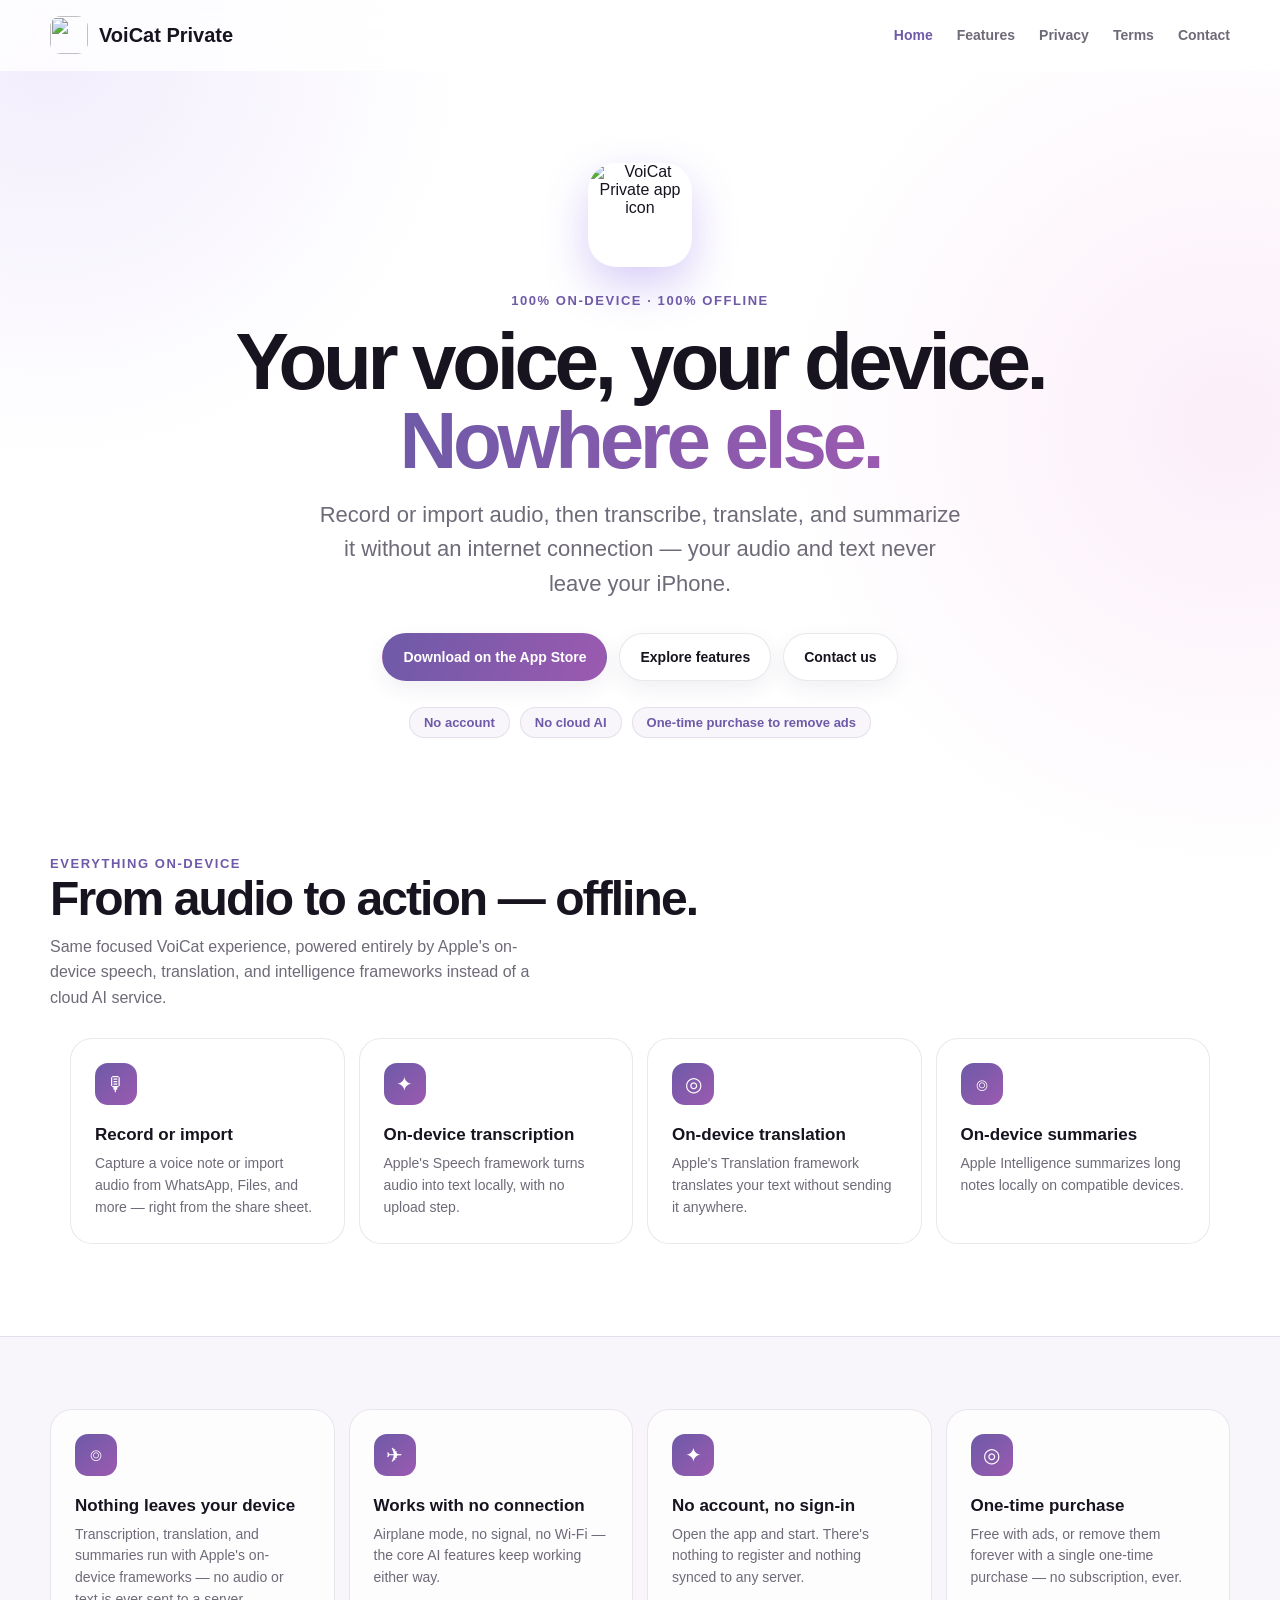
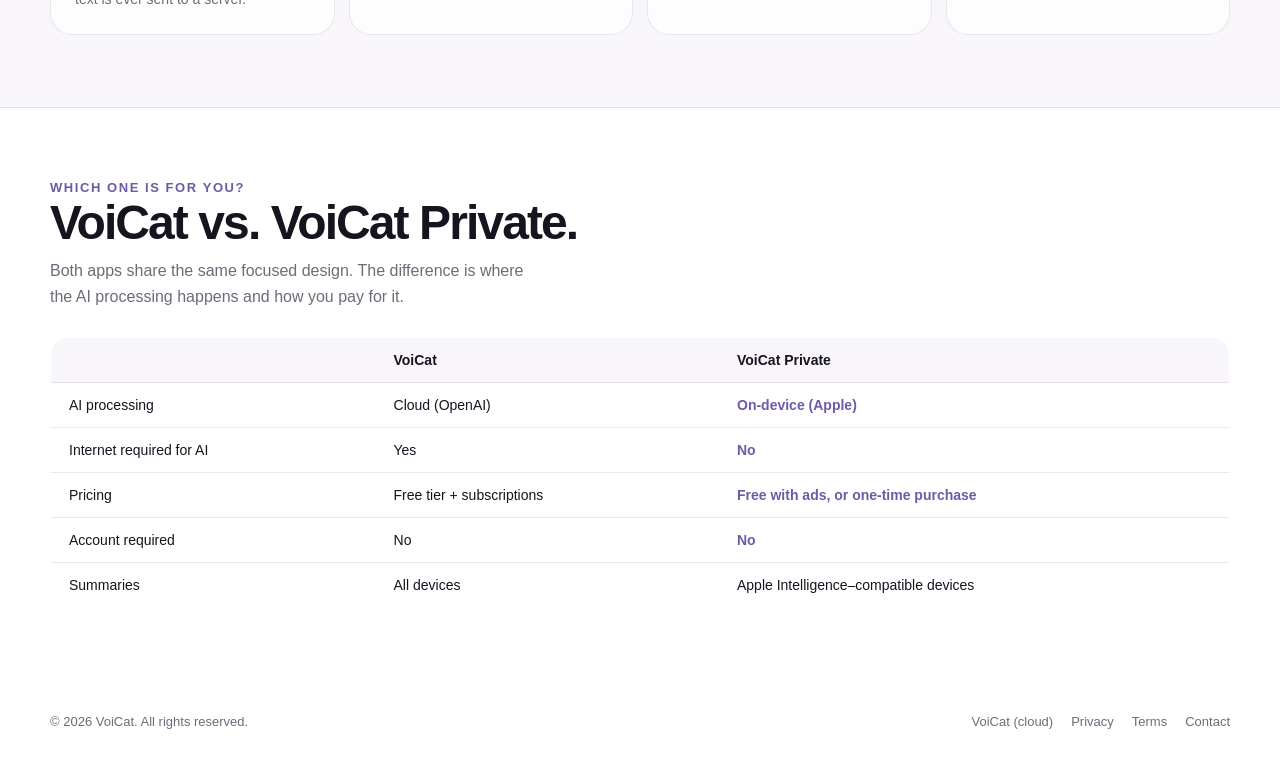
==== private/index.html @ f85fbbdf "Add files via upload" ====
<!doctype html>
<html lang="en">
<head>
  <meta charset="utf-8">
  <meta name="viewport" content="width=device-width, initial-scale=1">
  <meta name="description" content="VoiCat Private turns voice notes into transcripts, translations, and summaries — entirely on your device, no internet or account required.">
  <meta name="theme-color" content="#6e5aa8">
  <title>VoiCat Private — 100% Offline AI Voice Notes</title>
  <style>
    :root {
      --ink: #17131f;
      --muted: #6f6a78;
      --purple: #6e5aa8;
      --pink: #9b5ab0;
      --line: rgba(63, 42, 91, .11);
      --paper: #fff;
      --soft: #f8f6fb;
      --shadow: 0 22px 55px rgba(77, 42, 143, .14);
    }

    * { box-sizing: border-box; }
    html { scroll-behavior: smooth; }
    body {
      margin: 0;
      color: var(--ink);
      background:
        radial-gradient(circle at 4% 2%, rgba(112, 55, 223, .09), transparent 26rem),
        radial-gradient(circle at 96% 18%, rgba(206, 45, 180, .08), transparent 28rem),
        var(--paper);
      font-family: -apple-system, BlinkMacSystemFont, "SF Pro Display", "Segoe UI", sans-serif;
      -webkit-font-smoothing: antialiased;
    }

    a { color: inherit; }
    img { display: block; max-width: 100%; }
    .wrap { width: min(1180px, calc(100% - 40px)); margin-inline: auto; }

    .nav {
      position: sticky;
      top: 0;
      z-index: 20;
      border-bottom: 1px solid transparent;
      background: rgba(255, 255, 255, .78);
      backdrop-filter: blur(18px);
      transition: border-color .2s ease, box-shadow .2s ease;
    }
    .nav.scrolled { border-color: var(--line); box-shadow: 0 8px 28px rgba(36, 20, 66, .06); }
    .nav-inner { min-height: 70px; display: flex; align-items: center; justify-content: space-between; gap: 24px; }
    .brand { display: inline-flex; align-items: center; gap: 11px; font-size: 20px; font-weight: 800; text-decoration: none; }
    .brand img { width: 38px; height: 38px; border-radius: 11px; }
    .nav-links { display: flex; align-items: center; gap: 24px; }
    .nav-links a { color: var(--muted); font-size: 14px; font-weight: 600; text-decoration: none; transition: color .2s ease; }
    .nav-links a:hover, .nav-links a.active { color: var(--purple); }

    .hero { padding: 92px 0 74px; text-align: center; }
    .hero-icon { width: 104px; height: 104px; margin: 0 auto 26px; border-radius: 28px; box-shadow: 0 18px 45px rgba(100, 54, 223, .25); }
    .eyebrow { color: var(--purple); font-size: 13px; font-weight: 800; letter-spacing: .12em; text-transform: uppercase; }
    h1 { max-width: 820px; margin: 14px auto 18px; font-size: clamp(46px, 7vw, 80px); line-height: .99; letter-spacing: -.055em; }
    .gradient-text { color: var(--purple); background: linear-gradient(110deg, var(--purple), var(--pink)); -webkit-background-clip: text; background-clip: text; -webkit-text-fill-color: transparent; }
    .lead { max-width: 650px; margin: 0 auto; color: var(--muted); font-size: clamp(18px, 2vw, 22px); line-height: 1.55; }
    .hero-actions { display: flex; justify-content: center; flex-wrap: wrap; gap: 12px; margin-top: 32px; }
    .button { display: inline-flex; align-items: center; justify-content: center; min-height: 48px; padding: 0 20px; border: 1px solid var(--line); border-radius: 999px; background: white; font-size: 14px; font-weight: 750; text-decoration: none; box-shadow: 0 8px 22px rgba(42, 22, 78, .07); transition: transform .2s ease, box-shadow .2s ease, border-color .2s ease; }
    .button.primary { color: white; border-color: transparent; background: linear-gradient(110deg, var(--purple), var(--pink)); }
    .button:hover { transform: translateY(-2px); border-color: rgba(100, 54, 223, .35); box-shadow: 0 14px 28px rgba(72, 39, 132, .13); }

    .badge-row { display: flex; justify-content: center; flex-wrap: wrap; gap: 10px; margin-top: 26px; }
    .pill { display: inline-flex; align-items: center; gap: 6px; padding: 7px 14px; border-radius: 999px; background: var(--soft); border: 1px solid var(--line); font-size: 13px; font-weight: 700; color: var(--purple); }

    .features { padding: 44px 0 92px; }
    .section-head { display: flex; align-items: end; justify-content: space-between; gap: 30px; margin-bottom: 28px; }
    .section-head h2 { margin: 0 0 8px; font-size: clamp(30px, 4vw, 48px); letter-spacing: -.04em; }
    .section-head p { max-width: 500px; margin: 0; color: var(--muted); line-height: 1.6; }
    .scroll-hint { flex: none; color: var(--muted); font-size: 13px; }
    .showcase { display: grid; grid-auto-flow: column; grid-auto-columns: minmax(260px, 340px); gap: 18px; overflow-x: auto; padding: 8px 2px 34px; scroll-snap-type: x mandatory; scrollbar-width: thin; scrollbar-color: rgba(100, 54, 223, .35) transparent; }
    .screen-card { position: relative; overflow: hidden; border: 1px solid var(--line); border-radius: 30px; background: white; box-shadow: 0 14px 36px rgba(58, 31, 107, .1); scroll-snap-align: start; transition: transform .25s ease, box-shadow .25s ease; }
    .screen-card:hover { transform: translateY(-7px); box-shadow: var(--shadow); }
    .screen-card img { width: 100%; height: auto; }

    .benefits { border-block: 1px solid var(--line); background: var(--soft); padding: 72px 0; }
    .benefit-grid { display: grid; grid-template-columns: repeat(4, 1fr); gap: 14px; }
    .benefit { min-height: 170px; padding: 24px; border: 1px solid var(--line); border-radius: 22px; background: rgba(255, 255, 255, .76); transition: transform .2s ease, background .2s ease; }
    .benefit:hover { transform: translateY(-3px); background: white; }
    .benefit-icon { width: 42px; height: 42px; display: grid; place-items: center; margin-bottom: 20px; border-radius: 13px; color: white; background: linear-gradient(135deg, var(--purple), var(--pink)); font-size: 20px; }
    .benefit h3 { margin: 0 0 8px; font-size: 17px; }
    .benefit p { margin: 0; color: var(--muted); font-size: 14px; line-height: 1.55; }

    .compare { padding: 72px 0; }
    .compare table { width: 100%; border-collapse: collapse; border: 1px solid var(--line); border-radius: 18px; overflow: hidden; }
    .compare th, .compare td { padding: 14px 18px; text-align: left; font-size: 14px; border-bottom: 1px solid var(--line); }
    .compare th { background: var(--soft); font-weight: 800; }
    .compare tr:last-child td { border-bottom: none; }
    .compare td.yes { color: var(--purple); font-weight: 700; }

    footer { padding: 34px 0; }
    .footer-inner { display: flex; justify-content: space-between; align-items: center; gap: 20px; color: var(--muted); font-size: 13px; }
    .footer-links { display: flex; flex-wrap: wrap; gap: 18px; }
    .footer-links a { text-decoration: none; }
    .footer-links a:hover { color: var(--purple); }

    @media (max-width: 780px) {
      .wrap { width: min(100% - 28px, 1180px); }
      .nav-inner { flex-wrap: wrap; padding: 10px 0; }
      .nav-links { order: 2; width: 100%; justify-content: space-between; gap: 10px; }
      .hero { padding: 66px 0 50px; }
      .section-head { display: block; }
      .scroll-hint { display: block; margin-top: 14px; }
      .benefit-grid { grid-template-columns: repeat(2, 1fr); }
      .compare table { font-size: 13px; }
      .compare th, .compare td { padding: 10px 12px; }
    }
    @media (max-width: 480px) {
      .nav-inner { min-height: 62px; }
      .brand span { font-size: 18px; }
      .brand img { width: 34px; height: 34px; }
      .nav-links a { font-size: 13px; }
      .hero-icon { width: 88px; height: 88px; border-radius: 24px; }
      .showcase { grid-auto-columns: 82%; }
      .benefit-grid { grid-template-columns: 1fr; }
      .footer-inner { align-items: flex-start; flex-direction: column; }
    }
    @media (prefers-reduced-motion: reduce) {
      html { scroll-behavior: auto; }
      *, *::before, *::after { transition-duration: .01ms !important; }
    }
  </style>
</head>
<body>
  <header class="nav" id="nav">
    <div class="wrap nav-inner">
      <a class="brand" href="#top" aria-label="VoiCat Private home">
        <img src="../assets/voicat-private-icon.webp" alt="" width="38" height="38">
        <span>VoiCat Private</span>
      </a>
      <nav class="nav-links" aria-label="Main navigation">
        <a href="index.html" class="active" aria-current="page">Home</a>
        <a href="#features">Features</a>
        <a href="privacy.html">Privacy</a>
        <a href="terms.html">Terms</a>
        <a href="contact.html">Contact</a>
      </nav>
    </div>
  </header>

  <main id="top">
    <section class="hero wrap">
      <img class="hero-icon" src="../assets/voicat-private-icon.webp" alt="VoiCat Private app icon" width="104" height="104">
      <div class="eyebrow">100% on-device · 100% offline</div>
      <h1>Your voice, your device. <span class="gradient-text">Nowhere else.</span></h1>
      <p class="lead">Record or import audio, then transcribe, translate, and summarize it without an internet connection — your audio and text never leave your iPhone.</p>
      <div class="hero-actions">
        <a class="button primary" href="https://apps.apple.com/us/app/voicat-private/id6834722491" id="app-store-link" target="_blank" rel="noopener noreferrer">Download on the App Store</a>
        <a class="button" href="#features">Explore features</a>
        <a class="button" href="contact.html">Contact us</a>
      </div>
      <div class="badge-row">
        <span class="pill">No account</span>
        <span class="pill">No cloud AI</span>
        <span class="pill">One-time purchase to remove ads</span>
      </div>
    </section>

    <section class="features" id="features">
      <div class="wrap">
        <div class="section-head">
          <div>
            <div class="eyebrow">Everything on-device</div>
            <h2>From audio to action — offline.</h2>
            <p>Same focused VoiCat experience, powered entirely by Apple's on-device speech, translation, and intelligence frameworks instead of a cloud AI service.</p>
          </div>
        </div>

        <div class="wrap benefit-grid" aria-label="How VoiCat Private works">
          <article class="benefit"><div class="benefit-icon" aria-hidden="true">🎙</div><h3>Record or import</h3><p>Capture a voice note or import audio from WhatsApp, Files, and more — right from the share sheet.</p></article>
          <article class="benefit"><div class="benefit-icon" aria-hidden="true">✦</div><h3>On-device transcription</h3><p>Apple's Speech framework turns audio into text locally, with no upload step.</p></article>
          <article class="benefit"><div class="benefit-icon" aria-hidden="true">◎</div><h3>On-device translation</h3><p>Apple's Translation framework translates your text without sending it anywhere.</p></article>
          <article class="benefit"><div class="benefit-icon" aria-hidden="true">⌾</div><h3>On-device summaries</h3><p>Apple Intelligence summarizes long notes locally on compatible devices.</p></article>
        </div>
      </div>
    </section>

    <section class="benefits" aria-label="Key benefits">
      <div class="wrap benefit-grid">
        <article class="benefit"><div class="benefit-icon" aria-hidden="true">⌾</div><h3>Nothing leaves your device</h3><p>Transcription, translation, and summaries run with Apple's on-device frameworks — no audio or text is ever sent to a server.</p></article>
        <article class="benefit"><div class="benefit-icon" aria-hidden="true">✈︎</div><h3>Works with no connection</h3><p>Airplane mode, no signal, no Wi-Fi — the core AI features keep working either way.</p></article>
        <article class="benefit"><div class="benefit-icon" aria-hidden="true">✦</div><h3>No account, no sign-in</h3><p>Open the app and start. There's nothing to register and nothing synced to any server.</p></article>
        <article class="benefit"><div class="benefit-icon" aria-hidden="true">◎</div><h3>One-time purchase</h3><p>Free with ads, or remove them forever with a single one-time purchase — no subscription, ever.</p></article>
      </div>
    </section>

    <section class="compare wrap" aria-label="VoiCat vs VoiCat Private">
      <div class="section-head">
        <div>
          <div class="eyebrow">Which one is for you?</div>
          <h2>VoiCat vs. VoiCat Private.</h2>
          <p>Both apps share the same focused design. The difference is where the AI processing happens and how you pay for it.</p>
        </div>
      </div>
      <table>
        <thead>
          <tr><th></th><th>VoiCat</th><th>VoiCat Private</th></tr>
        </thead>
        <tbody>
          <tr><td>AI processing</td><td>Cloud (OpenAI)</td><td class="yes">On-device (Apple)</td></tr>
          <tr><td>Internet required for AI</td><td>Yes</td><td class="yes">No</td></tr>
          <tr><td>Pricing</td><td>Free tier + subscriptions</td><td class="yes">Free with ads, or one-time purchase</td></tr>
          <tr><td>Account required</td><td>No</td><td class="yes">No</td></tr>
          <tr><td>Summaries</td><td>All devices</td><td>Apple Intelligence–compatible devices</td></tr>
        </tbody>
      </table>
    </section>
  </main>

  <footer>
    <div class="wrap footer-inner">
      <span>© 2026 VoiCat. All rights reserved.</span>
      <div class="footer-links">
        <a href="../index.html">VoiCat (cloud)</a>
        <a href="privacy.html">Privacy</a>
        <a href="terms.html">Terms</a>
        <a href="contact.html">Contact</a>
      </div>
    </div>
  </footer>

  <script>
    const nav = document.querySelector('#nav');
    const updateNav = () => nav.classList.toggle('scrolled', window.scrollY > 10);
    const homeLink = document.querySelector('.nav-links a[href="index.html"]');
    const featuresLink = document.querySelector('.nav-links a[href="#features"]');
    const setHomeSection = (section) => {
      homeLink.classList.toggle('active', section === 'home');
      featuresLink.classList.toggle('active', section === 'features');
      homeLink.toggleAttribute('aria-current', section === 'home');
      featuresLink.toggleAttribute('aria-current', section === 'features');
    };
    const featuresObserver = new IntersectionObserver(([entry]) => {
      setHomeSection(entry.isIntersecting ? 'features' : 'home');
    }, { rootMargin: '-30% 0px -55% 0px' });
    featuresObserver.observe(document.querySelector('#features'));
    updateNav();
    window.addEventListener('scroll', updateNav, { passive: true });
  </script>
</body>
</html>
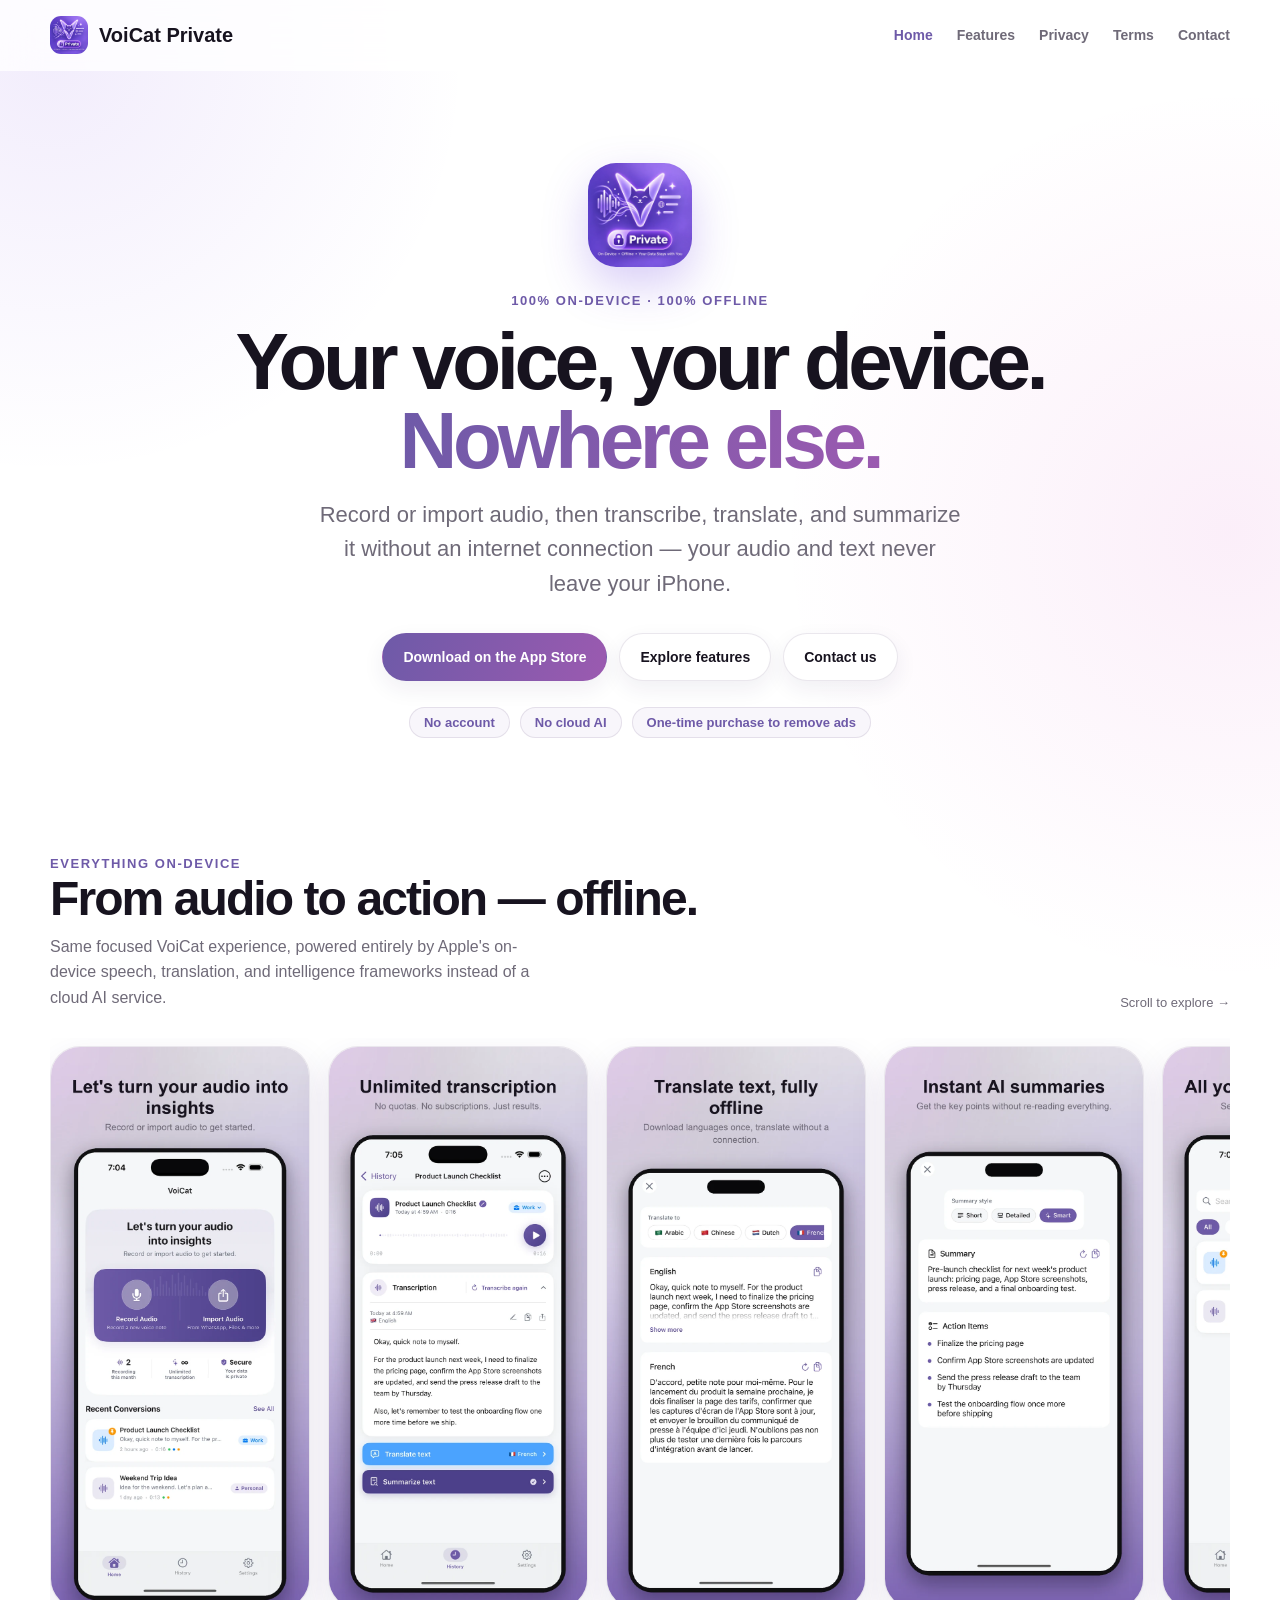
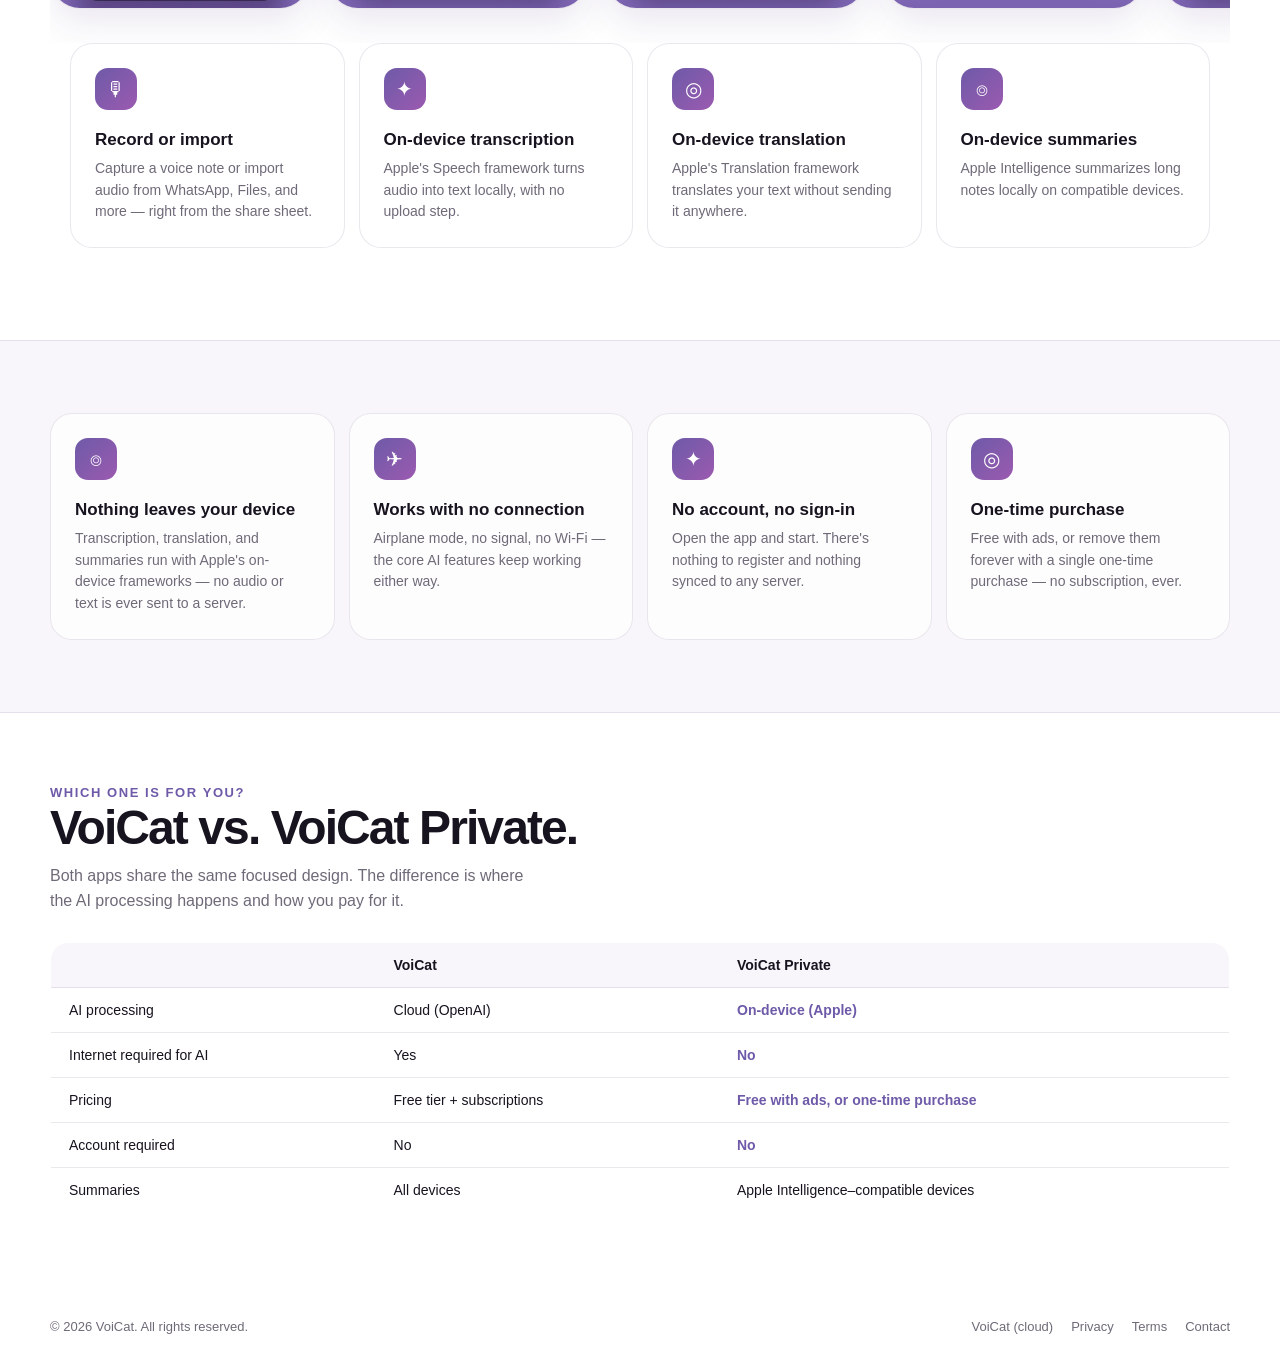
==== commit 5b5ac40e: "Add screenshot showcase to VoiCat Private features section Mirrors the cloud site's scrollable scree" ====
--- a/private/index.html
+++ b/private/index.html
@@ -167,6 +167,16 @@
             <h2>From audio to action — offline.</h2>
             <p>Same focused VoiCat experience, powered entirely by Apple's on-device speech, translation, and intelligence frameworks instead of a cloud AI service.</p>
           </div>
+          <span class="scroll-hint">Scroll to explore →</span>
+        </div>
+
+        <div class="showcase" aria-label="VoiCat Private app screenshots">
+          <article class="screen-card"><img src="assets/01-record-import.webp" alt="Record or import audio in VoiCat Private" width="770" height="1673" loading="eager"></article>
+          <article class="screen-card"><img src="assets/02-transcription.webp" alt="Unlimited on-device transcription in VoiCat Private" width="770" height="1673" loading="lazy"></article>
+          <article class="screen-card"><img src="assets/03-translation.webp" alt="Translate text fully offline in VoiCat Private" width="770" height="1673" loading="lazy"></article>
+          <article class="screen-card"><img src="assets/04-summary.webp" alt="Instant on-device AI summaries in VoiCat Private" width="770" height="1673" loading="lazy"></article>
+          <article class="screen-card"><img src="assets/05-organize.webp" alt="Organize and search your voice notes in VoiCat Private" width="770" height="1673" loading="lazy"></article>
+          <article class="screen-card"><img src="assets/06-private.webp" alt="Your data stays on your device in VoiCat Private" width="770" height="1673" loading="lazy"></article>
         </div>
 
         <div class="wrap benefit-grid" aria-label="How VoiCat Private works">
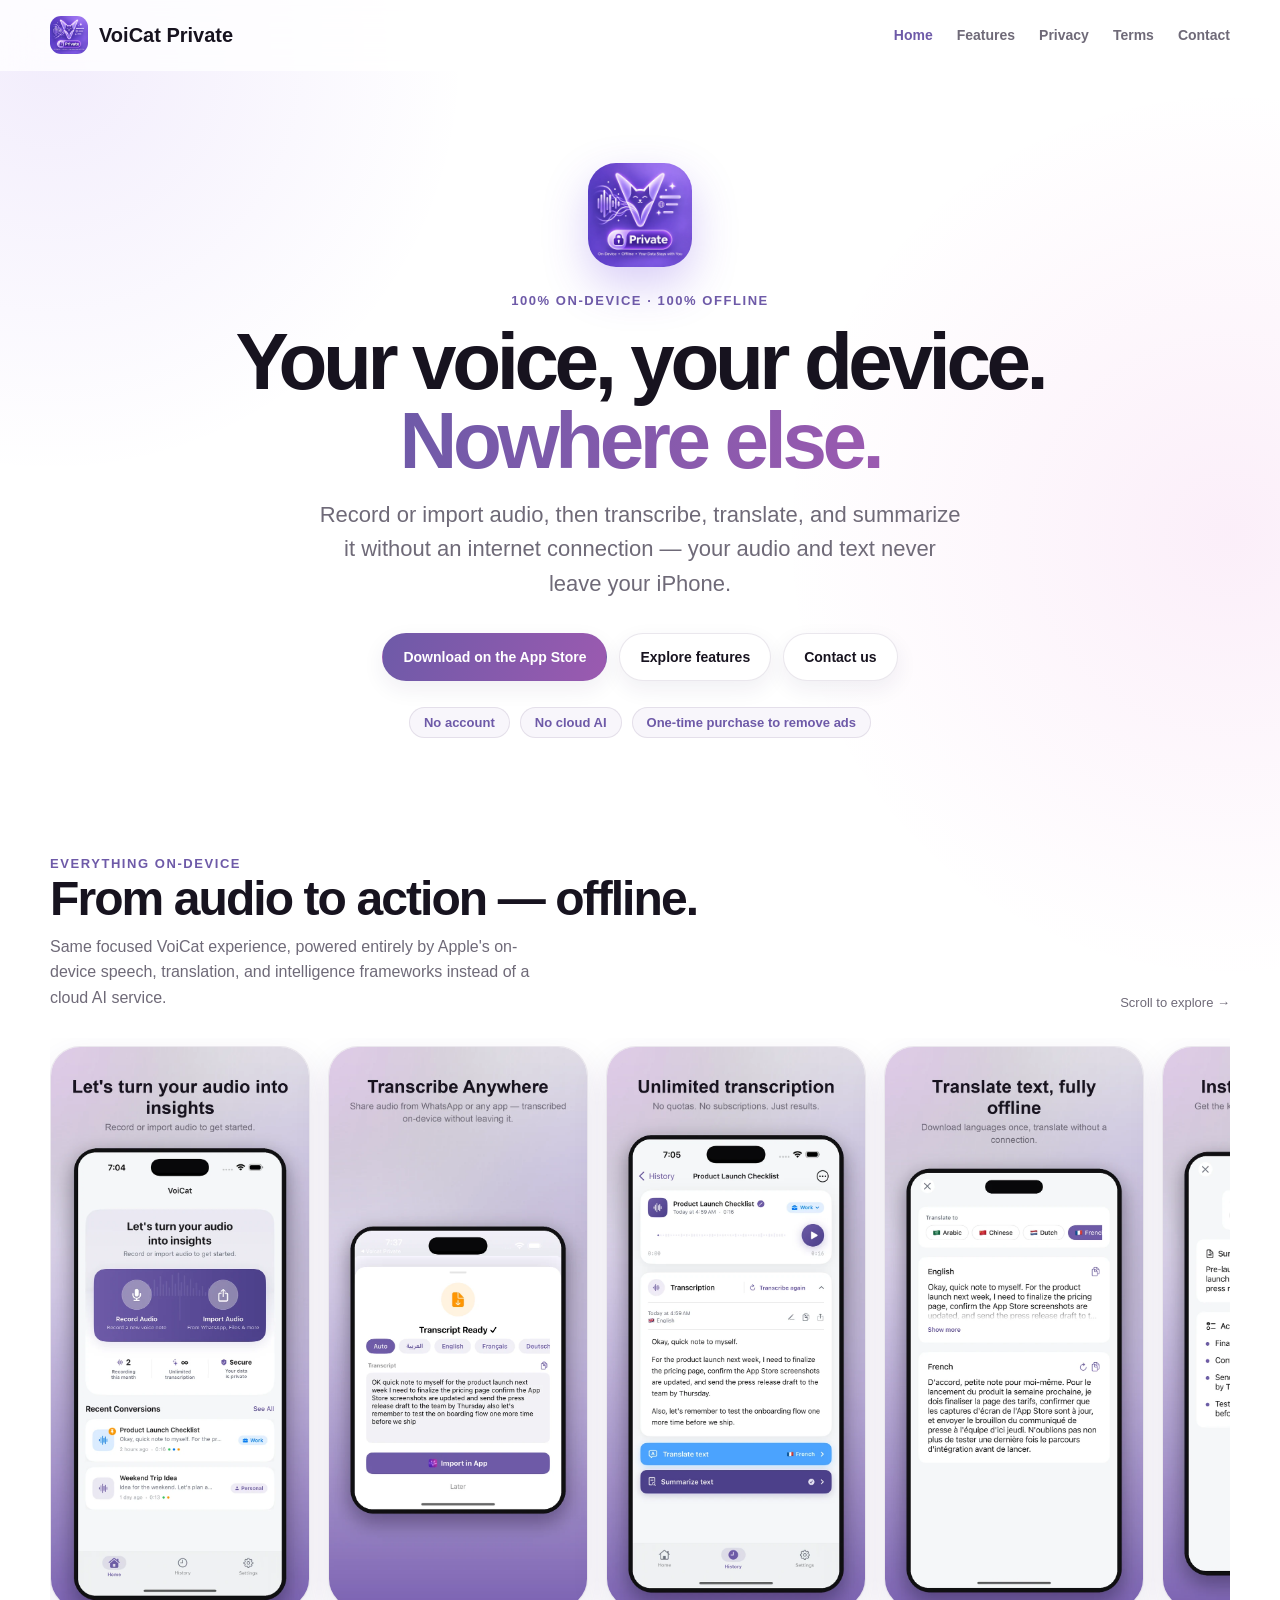
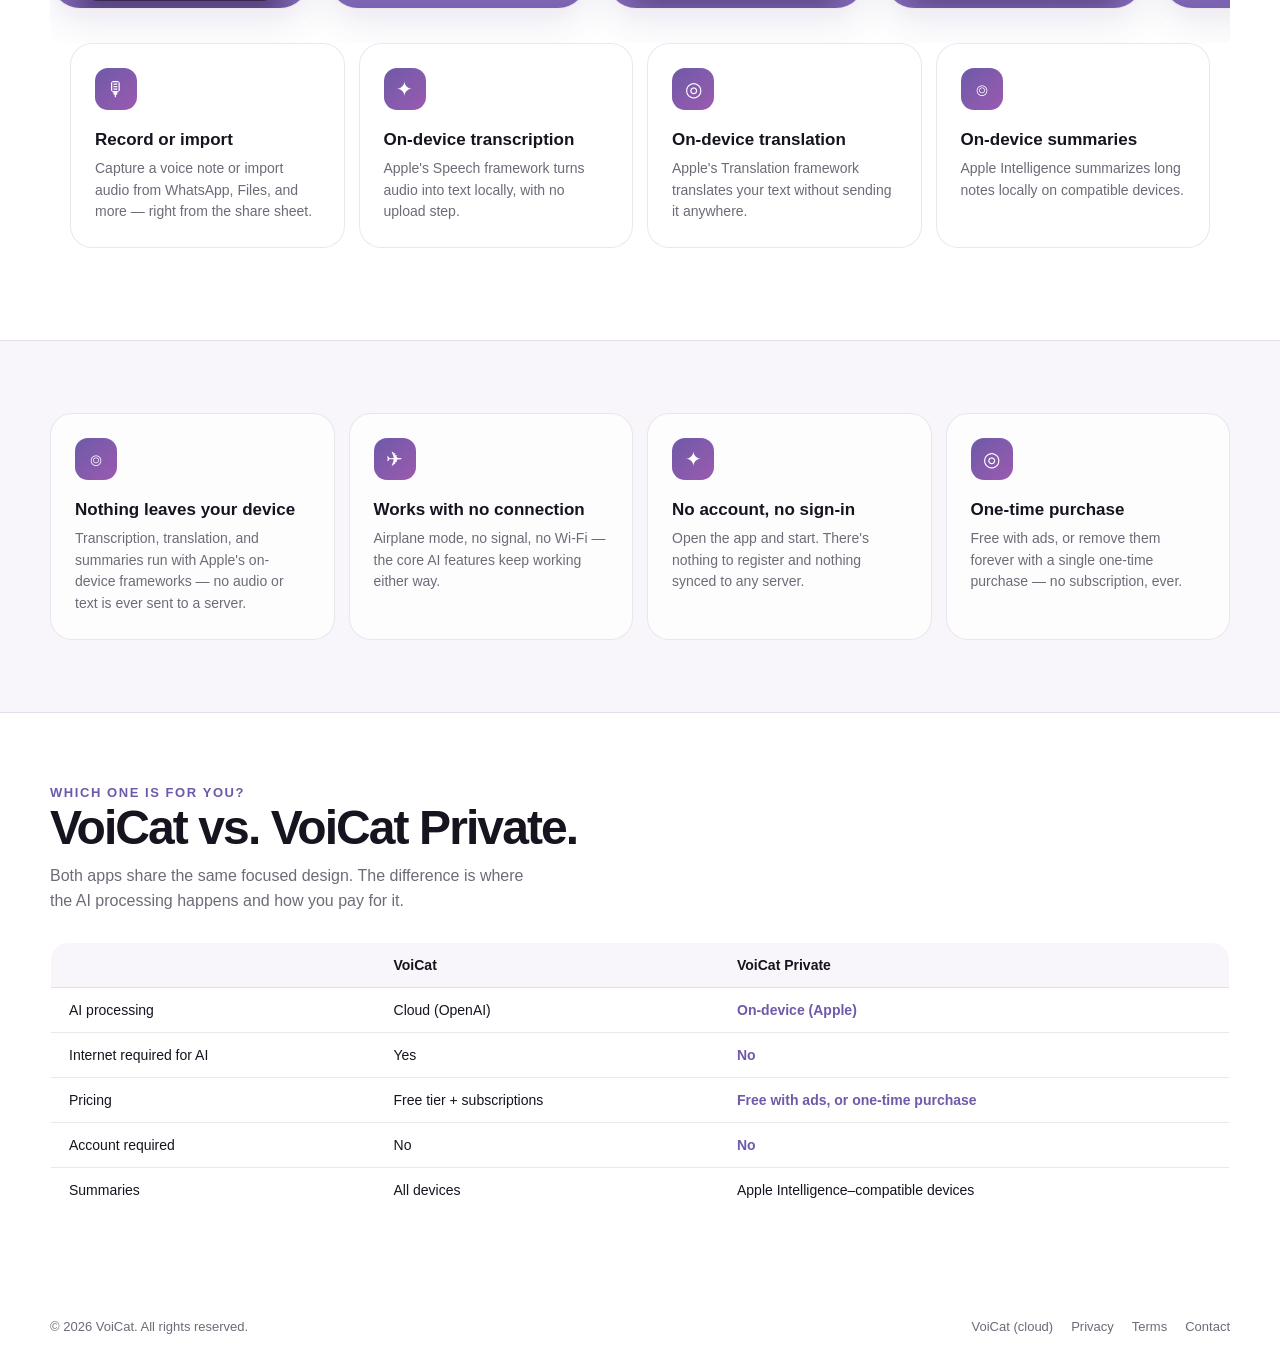
==== commit 3cf9117a: "Add share-extension screenshot to Private features showcase Shows transcribing audio shared from ano" ====
--- a/private/index.html
+++ b/private/index.html
@@ -172,6 +172,7 @@
 
         <div class="showcase" aria-label="VoiCat Private app screenshots">
           <article class="screen-card"><img src="assets/01-record-import.webp" alt="Record or import audio in VoiCat Private" width="770" height="1673" loading="eager"></article>
+          <article class="screen-card"><img src="assets/07-share-extension.webp" alt="Transcribe audio from WhatsApp or any app without leaving it, using the VoiCat Private share extension" width="770" height="1673" loading="lazy"></article>
           <article class="screen-card"><img src="assets/02-transcription.webp" alt="Unlimited on-device transcription in VoiCat Private" width="770" height="1673" loading="lazy"></article>
           <article class="screen-card"><img src="assets/03-translation.webp" alt="Translate text fully offline in VoiCat Private" width="770" height="1673" loading="lazy"></article>
           <article class="screen-card"><img src="assets/04-summary.webp" alt="Instant on-device AI summaries in VoiCat Private" width="770" height="1673" loading="lazy"></article>
